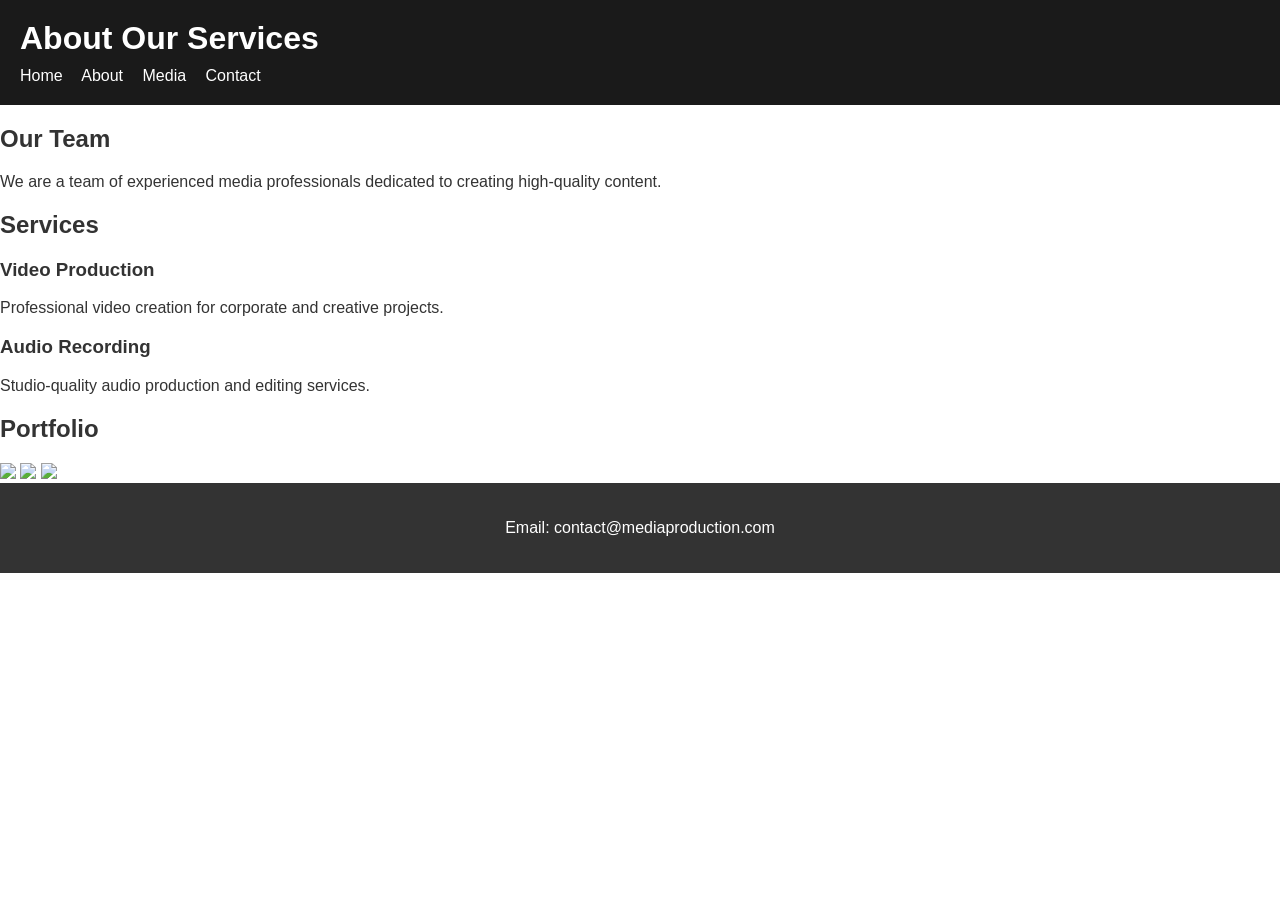
==== about.html @ 5f8de05b "added meta tags to index, media, contact, and about file" ====
<!DOCTYPE html>
<html>
<head>
    <meta name="description" content="">
    <meta name="viewport" content="width=device-width, initial-scale=1.0">
    <meta charset="UTF-8">
    <meta name="author" content="Phetso Donald">
    <meta http-equiv="X-UA-Compatible" content="IE=7">
    <meta http-equiv="X-UA-Compatible" content="ie=edge">
    <meta http-equiv="refresh" content="5">
    <title>About Us</title>
    <link rel="stylesheet" href="css/styles.css">
</head>
<body>
    <div class="top">
        <h1>About Our Services</h1>
        <div class="nav">
            <a href="index.html">Home</a>
            <a href="about.html">About</a>
            <a href="media.html">Media</a>
            <a href="contact.html">Contact</a>
        </div>
    </div>
    
    <div>
        <h2>Our Team</h2>
        <p>We are a team of experienced media professionals dedicated to creating high-quality content.</p>
    </div>
    
    <div>
        <h2>Services</h2>
        <!-- Flexbox layout should be here but using basic divs -->
        <div>
            <h3>Video Production</h3>
            <p>Professional video creation for corporate and creative projects.</p>
        </div>
        <div>
            <h3>Audio Recording</h3>
            <p>Studio-quality audio production and editing services.</p>
        </div>
        <!-- Missing third service -->
    </div>
    
    <div>
        <h2>Portfolio</h2>
        <!-- Grid gallery missing - just basic layout -->
        <img src="images/work1.jpg">
        <img src="images/work2.jpg">
        <img src="images/work3.jpg">
    </div>
    
    <div class="bottom">
        <p>Email: contact@mediaproduction.com</p>
    </div>
</body>
</html>
---- css/styles.css ----
/* Basic styles with multiple errors and missing features */

body {
    font-family: Arial;
    margin: 0;
    padding: 0;
    color: #333;
}

.top {
    background-color: #1a1a1a;
    color: white;
    padding: 20px;
}

.top h1 {
    margin: 0;
}

/* Navigation - not using flexbox, poor styling */
.nav {
    margin-top: 10px;
}

.nav a {
    color: white;
    margin-right: 15px;
    text-decoration: none;
}

/* Missing: pseudo-classes for hover effects */
/* Missing: combination selectors */
/* Missing: advanced selector types (attribute, child, etc) */

.hero {
    padding: 60px 20px;
    background-color: lightgray;
    /* Poor colour contrast */
    color: #ddd;
}

/* Missing: flexbox layouts (requirement: 2+ flexbox layouts) */
/* Missing: CSS Grid layout (requirement: 1+ grid layout) */

.content {
    padding: 40px 20px;
}

/* Missing: text effects (shadows, gradients) */
/* Missing: transforms */
/* Missing: transitions */
/* Missing: keyframe animations */

img {
    max-width: 100%;
}

/* Video and audio styling missing */

/* Form styling incomplete */
form input {
    display: block;
    margin: 10px 0;
    padding: 5px;
}

form button {
    padding: 10px 20px;
    background-color: blue;
    color: white;
    border: none;
}

.bottom {
    background-color: #333;
    color: white;
    padding: 20px;
    text-align: center;
}

/* Missing: responsive design with media queries */
/* Missing: advanced layout techniques */
/* Code quality issues: poor naming, no comments, inconsistent spacing */
/* Only using 3 selector types (element, class) - needs 5+ */
/* No pseudo-classes used - needs 5+ */
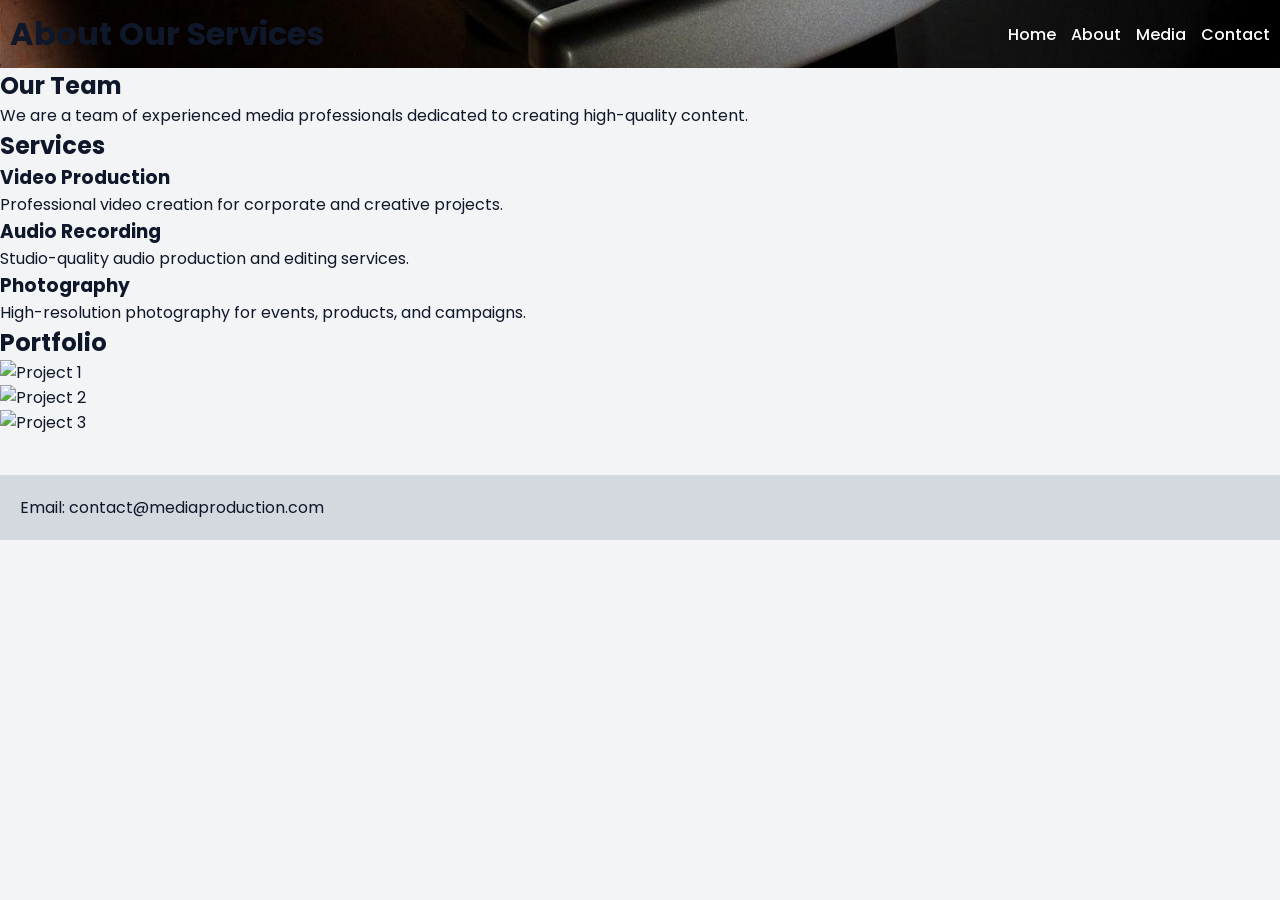
==== commit 89d87606: "added sematic tags to about.html file" ====
--- a/about.html
+++ b/about.html
@@ -5,52 +5,60 @@
     <meta name="viewport" content="width=device-width, initial-scale=1.0">
     <meta charset="UTF-8">
     <meta name="author" content="Phetso Donald">
-    <meta http-equiv="X-UA-Compatible" content="IE=7">
     <meta http-equiv="X-UA-Compatible" content="ie=edge">
-    <meta http-equiv="refresh" content="5">
     <title>About Us</title>
-    <link rel="stylesheet" href="css/styles.css">
+    <link rel="stylesheet" href="./css/styles.css">
 </head>
 <body>
-    <div class="top">
+    <header>
         <h1>About Our Services</h1>
-        <div class="nav">
-            <a href="index.html">Home</a>
-            <a href="about.html">About</a>
-            <a href="media.html">Media</a>
-            <a href="contact.html">Contact</a>
-        </div>
-    </div>
-    
-    <div>
+        <input type="checkbox" id="menu-toggle">
+        <label for="menu-toggle" class="menu-icon">☰</label>
+        <nav aria-label="Main Navigation">
+            <ul>
+                <li><a href="index.html">Home</a></li>
+                <li><a href="about.html">About</a></li>
+                <li><a href="media.html">Media</a></li>
+                <li><a href="contact.html">Contact</a></li>
+            </ul>
+        </nav>
+    </header>
+<main>
+    <section>
         <h2>Our Team</h2>
         <p>We are a team of experienced media professionals dedicated to creating high-quality content.</p>
-    </div>
-    
-    <div>
+    </section>
+
+    <section>
         <h2>Services</h2>
-        <!-- Flexbox layout should be here but using basic divs -->
-        <div>
-            <h3>Video Production</h3>
-            <p>Professional video creation for corporate and creative projects.</p>
+        <div class="services">
+            <div>
+                <h3>Video Production</h3>
+                <p>Professional video creation for corporate and creative projects.</p>
+            </div>
+            <div>
+                <h3>Audio Recording</h3>
+                <p>Studio-quality audio production and editing services.</p>
+            </div>
+            <div>
+                <h3>Photography</h3>
+                <p>High-resolution photography for events, products, and campaigns.</p>
+            </div>
         </div>
-        <div>
-            <h3>Audio Recording</h3>
-            <p>Studio-quality audio production and editing services.</p>
+    </section>
+
+    <section>
+        <h2>Portfolio</h2>
+        <div class="portfolio">
+            <img src="images/work1.jpg" alt="Project 1">
+            <img src="images/work2.jpg" alt="Project 2">
+            <img src="images/work3.jpg" alt="Project 3">
         </div>
-        <!-- Missing third service -->
-    </div>
-    
-    <div>
-        <h2>Portfolio</h2>
-        <!-- Grid gallery missing - just basic layout -->
-        <img src="images/work1.jpg">
-        <img src="images/work2.jpg">
-        <img src="images/work3.jpg">
-    </div>
-    
-    <div class="bottom">
-        <p>Email: contact@mediaproduction.com</p>
-    </div>
+    </section>
+</main>
+
+<footer>
+    <p>Email: contact@mediaproduction.com</p>
+</footer>
 </body>
 </html>
--- a/css/styles.css
+++ b/css/styles.css
@@ -1,85 +1,234 @@
-/* Basic styles with multiple errors and missing features */
-
-body {
-    font-family: Arial;
+@import url('https://fonts.googleapis.com/css2?family=Poppins:wght@300;400;600&display=swap');
+
+:root{
+    --primary: #f3f4f5;
+    --secondary: #d4d9df;
+    --accent: #1f9bb0;
+    --accent-hover: #0f7c8f;
+    --text: #0f172a;
+    --card: #ffffff;
+    --overlay: rgba(12,12,12,0.7);
+
+    --font-family: 'Poppins', sans-serif;
+    --padding: 10px;
+    --radius: 10px;
+    --gap: 15px;
+}
+
+*{
     margin: 0;
     padding: 0;
-    color: #333;
-}
-
-.top {
-    background-color: #1a1a1a;
-    color: white;
+    box-sizing: border-box;
+}
+
+html{
+    scroll-behavior: smooth;
+}
+
+body {
+    font-family: var(--font-family);
+    background-color: var(--primary);
+    color: var(--text);
+    min-height: 100vh;
+}
+
+/* ================= HEADER ================= */
+header {
+    display: flex;
+    justify-content: space-between;
+    align-items: center;
+    max-height: 10vh;
+    background: url('../images/header-bg.jpg') bottom/cover no-repeat;
+    padding: var(--padding);
+    position: sticky;
+    top: 0;
+    z-index: 1000;
+}
+
+/* ================= NAV ================= */
+nav ul {
+    display: flex;
+    gap: var(--gap);
+    list-style: none;
+}
+
+nav a {
+    text-decoration: none;
+    color: white;
+    font-weight: 500;
+    transition: 0.3s;
+}
+
+nav a:hover {
+    color: var(--accent);
+}
+
+/* ================= HERO ================= */
+.hero-section {
+    height: 60vh;
+    background: url("../images/hero-image.jpg") center/cover no-repeat;
+}
+
+.hero-section article {
+    height: 100%;
+    width: 100%;
+    background: var(--overlay);
+    display: flex;
+    flex-direction: column;
+    justify-content: center;
+    align-items: center;
+    color: white;
+    text-align: center;
     padding: 20px;
 }
 
-.top h1 {
-    margin: 0;
-}
-
-/* Navigation - not using flexbox, poor styling */
-.nav {
+.hero-section h2 {
+    font-size: 2.5rem;
+    animation: fadeInDown 1s ease;
+}
+
+.hero-section p {
     margin-top: 10px;
-}
-
-.nav a {
-    color: white;
-    margin-right: 15px;
+    opacity: 0.9;
+    animation: fadeInUp 1.2s ease;
+}
+
+/* ================= CTA ================= */
+.cta-btn {
+    margin-top: 15px;
+    padding: 10px 20px;
+    background-color: var(--accent);
+    color: white;
+    border-radius: var(--radius);
     text-decoration: none;
-}
-
-/* Missing: pseudo-classes for hover effects */
-/* Missing: combination selectors */
-/* Missing: advanced selector types (attribute, child, etc) */
-
-.hero {
-    padding: 60px 20px;
-    background-color: lightgray;
-    /* Poor colour contrast */
-    color: #ddd;
-}
-
-/* Missing: flexbox layouts (requirement: 2+ flexbox layouts) */
-/* Missing: CSS Grid layout (requirement: 1+ grid layout) */
-
-.content {
+    transition: 0.3s;
+    box-shadow: 0 4px 12px rgba(0,0,0,0.2);
+}
+
+.cta-btn:hover {
+    background-color: var(--accent-hover);
+    transform: translateY(-3px);
+    box-shadow: 0 6px 16px rgba(0,0,0,0.25);
+}
+
+/* ================= CONTENT ================= */
+.content-section {
     padding: 40px 20px;
 }
 
-/* Missing: text effects (shadows, gradients) */
-/* Missing: transforms */
-/* Missing: transitions */
-/* Missing: keyframe animations */
-
-img {
+.content-section h2 {
+    color: var(--accent);
+    margin-bottom: 20px;
+    text-shadow: 1px 1px 2px rgba(0,0,0,0.2);
+}
+
+/* ================= CARDS (GRID) ================= */
+.card-container {
+    display: grid;
+    grid-template-columns: repeat(auto-fit, minmax(250px, 1fr));
+    gap: var(--gap);
+}
+
+.card {
+    background-color: var(--card);
+    padding: 20px;
+    border-radius: var(--radius);
+    transition: 0.3s;
+}
+
+.card:hover {
+    transform: translateY(-5px) scale(1.03);
+    border: 1px solid var(--accent);
+    box-shadow: 0 6px 20px rgba(0,0,0,0.25);
+}
+
+/* ================= FOOTER ================= */
+footer {
+    display: flex;
+    flex-direction: column;
+    gap: 10px;
+    padding: 20px;
+    background-color: var(--secondary);
+    text-align: center;
+    margin-top: 40px;
+}
+
+@media(min-width:768px){
+    footer {
+        flex-direction: row;
+        justify-content: space-between;
+        text-align: left;
+    }
+}
+
+/* ================= HAMBURGER ================= */
+#menu-toggle {
+    display: none;
+}
+
+.menu-icon {
+    display: none;
+    font-size: 28px;
+    cursor: pointer;
+    color: white;
+}
+
+/* ================= ANIMATIONS ================= */
+@keyframes fadeInDown {
+    from { opacity: 0; transform: translateY(-30px); }
+    to { opacity: 1; transform: translateY(0); }
+}
+
+@keyframes fadeInUp {
+    from { opacity: 0; transform: translateY(30px); }
+    to { opacity: 1; transform: translateY(0); }
+}
+
+/* ================= MEDIA ================= */
+img, video {
     max-width: 100%;
-}
-
-/* Video and audio styling missing */
-
-/* Form styling incomplete */
-form input {
+    height: auto;
     display: block;
-    margin: 10px 0;
-    padding: 5px;
-}
-
-form button {
-    padding: 10px 20px;
-    background-color: blue;
-    color: white;
-    border: none;
-}
-
-.bottom {
-    background-color: #333;
-    color: white;
-    padding: 20px;
-    text-align: center;
-}
-
-/* Missing: responsive design with media queries */
-/* Missing: advanced layout techniques */
-/* Code quality issues: poor naming, no comments, inconsistent spacing */
-/* Only using 3 selector types (element, class) - needs 5+ */
-/* No pseudo-classes used - needs 5+ */
+}
+
+/* ================= RESPONSIVE ================= */
+@media (max-width: 768px) {
+
+    .menu-icon {
+        display: block;
+    }
+
+    nav {
+        position: absolute;
+        top: 60px;
+        right: 0;
+        width: 100%;
+        backdrop-filter: blur(30px);
+        transform: translateY(-1000%);
+        transition: transform 0.3s ease;
+    }
+
+    nav ul {
+        flex-direction: column;
+        padding: 10px;
+    }
+
+    nav ul li {
+        margin: 10px 0;
+    }
+
+    #menu-toggle:checked ~ nav {
+        transform: translateY(0);
+    }
+
+    .hero-section {
+        height: 50vh;
+    }
+}
+
+
+@media (max-width: 430px) {
+    .hero-section{
+        height: 70vh;
+    }
+}
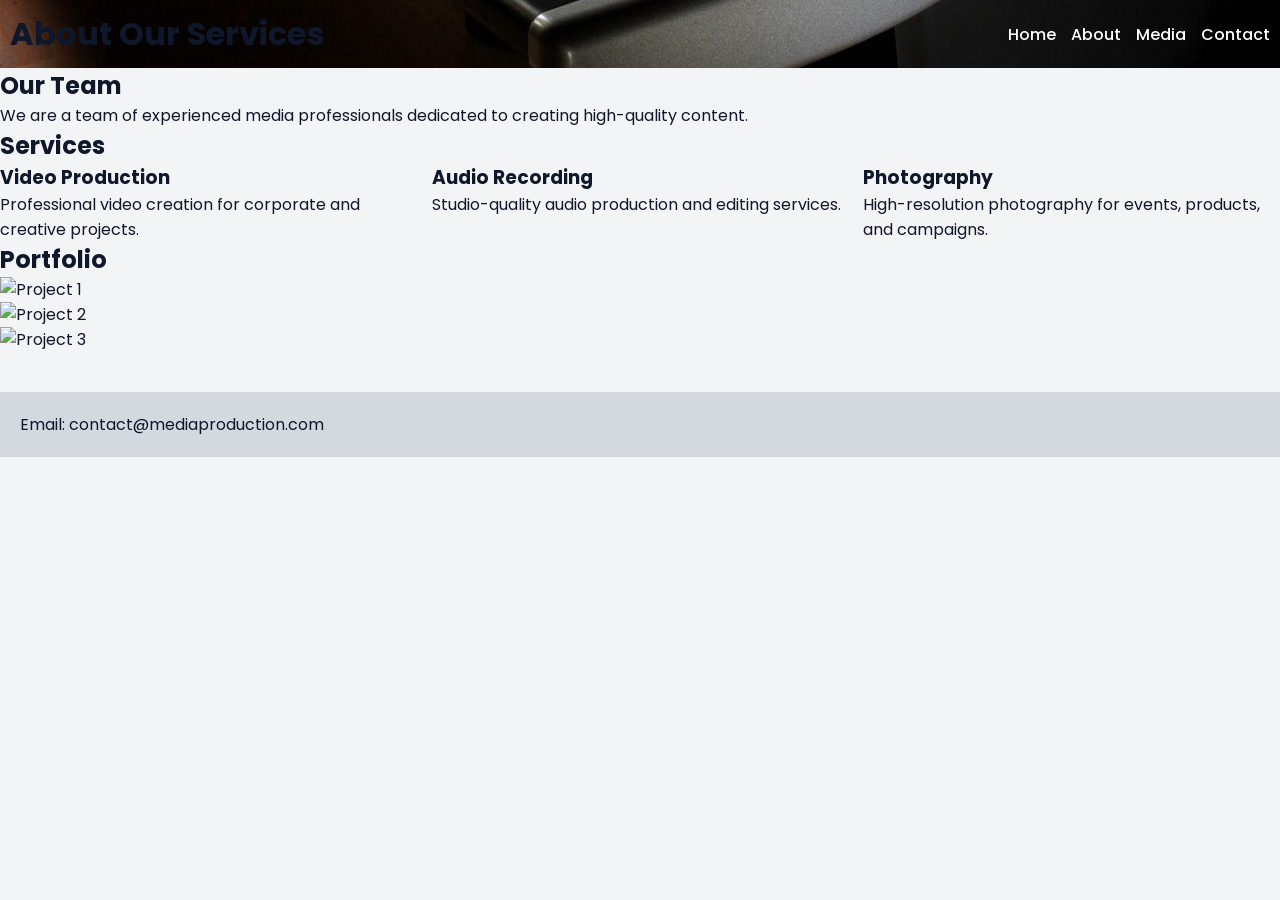
==== commit 4c02a687: "added a team image" ====
--- a/about.html
+++ b/about.html
@@ -31,7 +31,7 @@
 
     <section>
         <h2>Services</h2>
-        <div class="services">
+        <div class="card-container">
             <div>
                 <h3>Video Production</h3>
                 <p>Professional video creation for corporate and creative projects.</p>
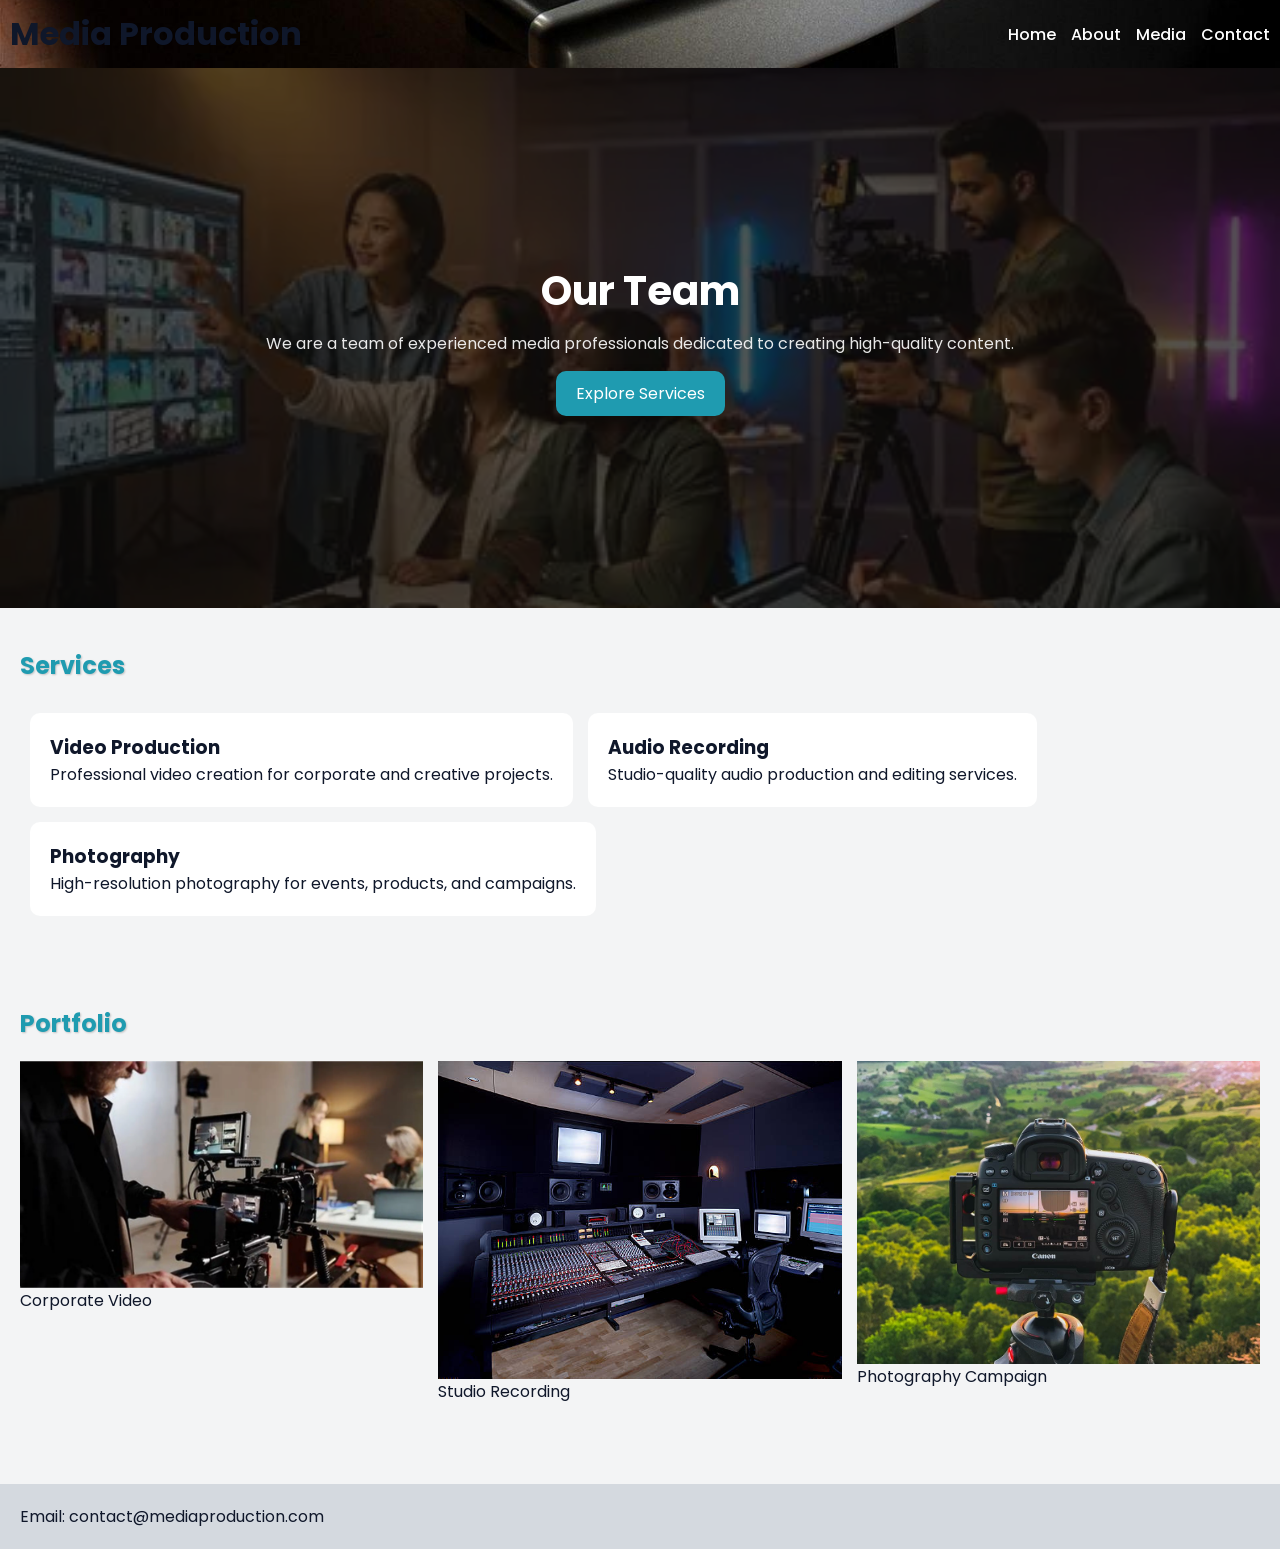
==== commit 507456ab: "added portfolio images" ====
--- a/about.html
+++ b/about.html
@@ -1,7 +1,7 @@
 <!DOCTYPE html>
-<html>
+<html lang="en">
 <head>
-    <meta name="description" content="">
+    <meta name="description" content="Professional media production services including video, audio, and multimedia solutions.">
     <meta name="viewport" content="width=device-width, initial-scale=1.0">
     <meta charset="UTF-8">
     <meta name="author" content="Phetso Donald">
@@ -11,7 +11,7 @@
 </head>
 <body>
     <header>
-        <h1>About Our Services</h1>
+        <h1>Media Production</h1>
         <input type="checkbox" id="menu-toggle">
         <label for="menu-toggle" class="menu-icon">☰</label>
         <nav aria-label="Main Navigation">
@@ -24,35 +24,49 @@
         </nav>
     </header>
 <main>
-    <section>
-        <h2>Our Team</h2>
-        <p>We are a team of experienced media professionals dedicated to creating high-quality content.</p>
-    </section>
+    <div class="about-team-section">
+        <article>
+            <h2>Our Team</h2>
+            <p>We are a team of experienced media professionals dedicated to creating high-quality content.</p>
+            <a href="#services" class="cta-btn">Explore Services</a>
+        </article>
+    </div>
 
-    <section>
+    <section class="services-section" >
         <h2>Services</h2>
-        <div class="card-container">
-            <div>
+        <div class="services-container" id="services">
+            <div class="card">
                 <h3>Video Production</h3>
                 <p>Professional video creation for corporate and creative projects.</p>
             </div>
-            <div>
+            <div class="card">
                 <h3>Audio Recording</h3>
                 <p>Studio-quality audio production and editing services.</p>
             </div>
-            <div>
+            <div class="card">
                 <h3>Photography</h3>
                 <p>High-resolution photography for events, products, and campaigns.</p>
             </div>
         </div>
     </section>
 
-    <section>
+    <section class="portfolio-section">
         <h2>Portfolio</h2>
         <div class="portfolio">
-            <img src="images/work1.jpg" alt="Project 1">
-            <img src="images/work2.jpg" alt="Project 2">
-            <img src="images/work3.jpg" alt="Project 3">
+            <figure>
+                <img src="./images/corparate-video-image.webp" alt="Corporate video shoot project">
+                <figcaption>Corporate Video</figcaption>
+            </figure>
+
+            <figure>
+                <img src="./images/studio-recording-image.jpg" alt="Audio recording session">
+                <figcaption>Studio Recording</figcaption>
+            </figure>
+
+            <figure>
+                <img src="./images/photography-campaign-image.jpg" alt="Photography campaign shoot">
+                <figcaption>Photography Campaign</figcaption>
+            </figure>
         </div>
     </section>
 </main>
--- a/css/styles.css
+++ b/css/styles.css
@@ -69,7 +69,7 @@
     background: url("../images/hero-image.jpg") center/cover no-repeat;
 }
 
-.hero-section article {
+.hero-section article, .about-team-section > article {
     height: 100%;
     width: 100%;
     background: var(--overlay);
@@ -82,12 +82,12 @@
     padding: 20px;
 }
 
-.hero-section h2 {
+.hero-section h2, .about-team-section h2 {
     font-size: 2.5rem;
     animation: fadeInDown 1s ease;
 }
 
-.hero-section p {
+.hero-section p, .about-team-section p {
     margin-top: 10px;
     opacity: 0.9;
     animation: fadeInUp 1.2s ease;
@@ -112,18 +112,18 @@
 }
 
 /* ================= CONTENT ================= */
-.content-section {
+.content-section, .services-section, .portfolio-section {
     padding: 40px 20px;
 }
 
-.content-section h2 {
+.content-section h2, .services-section > h2, .portfolio-section > h2 {
     color: var(--accent);
     margin-bottom: 20px;
     text-shadow: 1px 1px 2px rgba(0,0,0,0.2);
 }
 
 /* ================= CARDS (GRID) ================= */
-.card-container {
+.card-container, .portfolio {
     display: grid;
     grid-template-columns: repeat(auto-fit, minmax(250px, 1fr));
     gap: var(--gap);
@@ -133,13 +133,29 @@
     background-color: var(--card);
     padding: 20px;
     border-radius: var(--radius);
-    transition: 0.3s;
+    transition: all 0.3s;
 }
 
 .card:hover {
     transform: translateY(-5px) scale(1.03);
     border: 1px solid var(--accent);
     box-shadow: 0 6px 20px rgba(0,0,0,0.25);
+}
+
+/* ================= CARDS (flex) ================= */
+.services-container{
+    display: flex;
+    align-items: center;
+    justify-content: stretch;
+    flex-wrap: wrap;
+    padding: var(--padding);
+    gap: var(--gap);
+}
+
+/* ================= ABOUT TEAM SECTION ================= */
+.about-team-section {
+    height: 60vh;
+    background: url("../images/team-image.webp") center/cover no-repeat;
 }
 
 /* ================= FOOTER ================= */
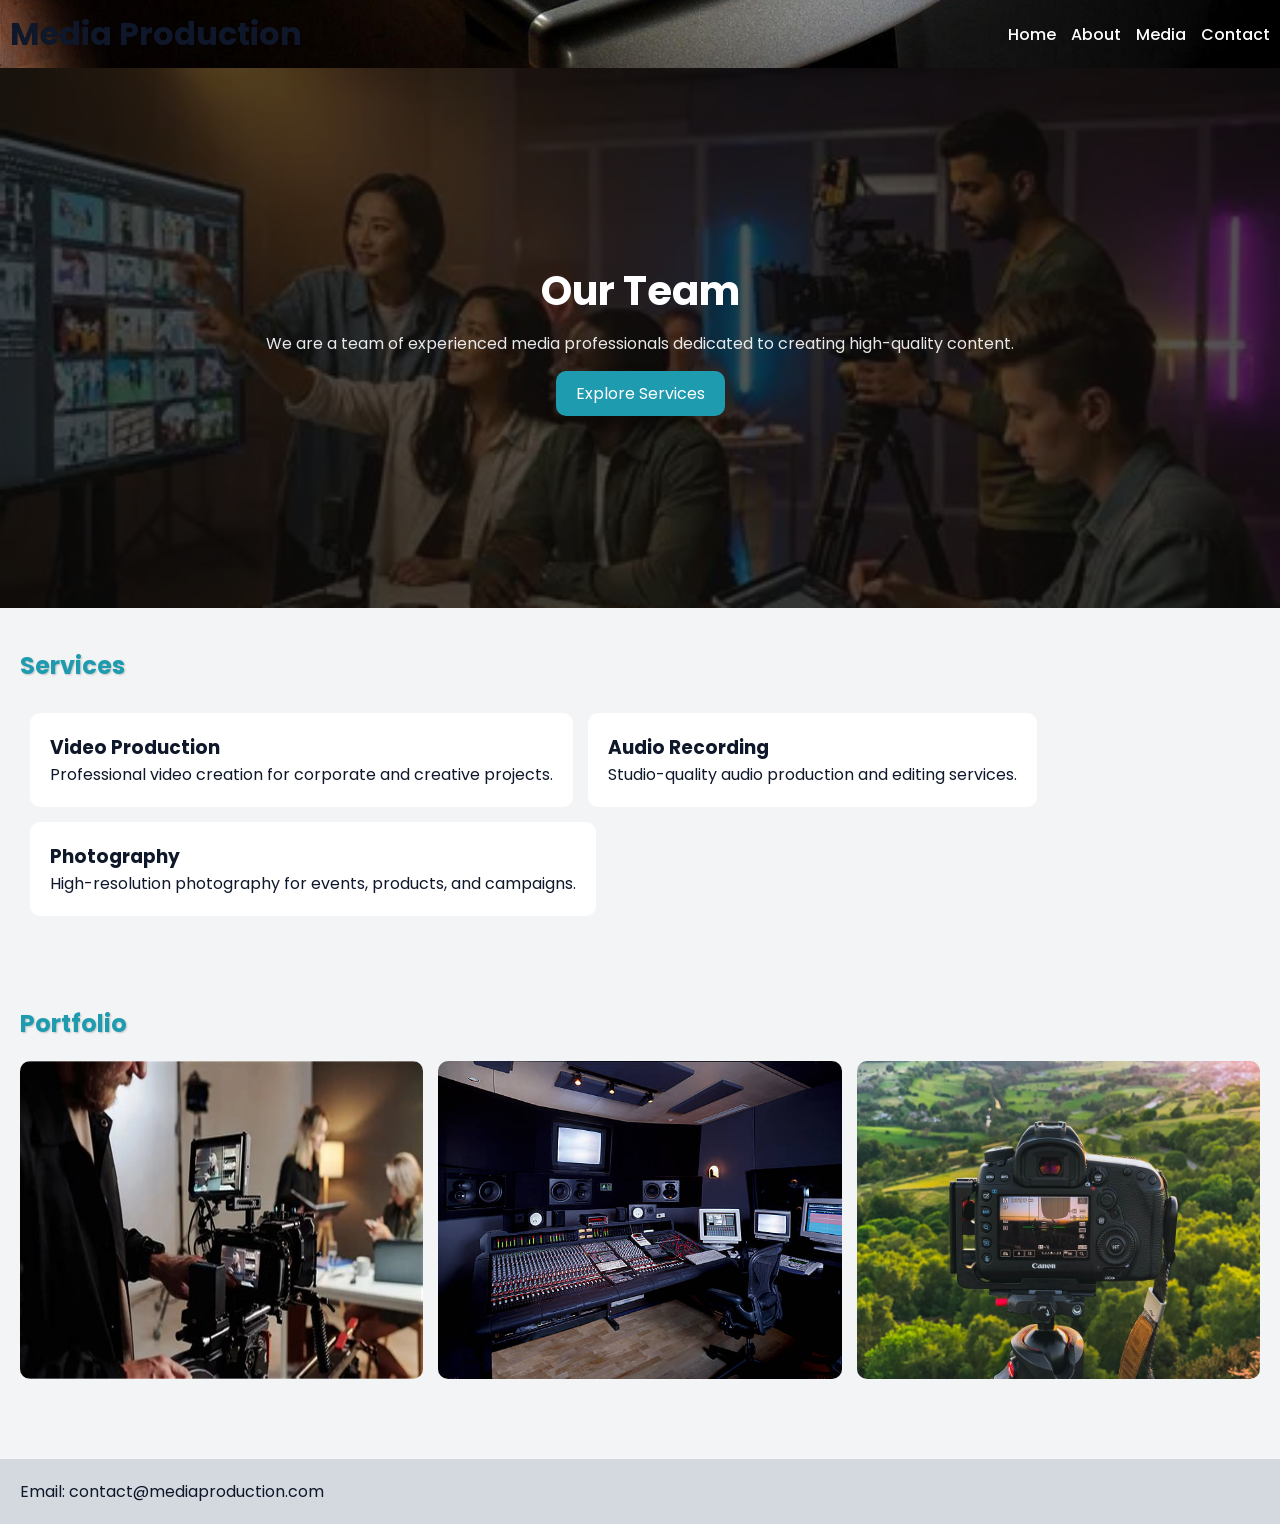
==== commit 0b27799b: "styled the about.html file" ====
--- a/about.html
+++ b/about.html
@@ -32,9 +32,9 @@
         </article>
     </div>
 
-    <section class="services-section" >
+    <section class="services-section" id="services">
         <h2>Services</h2>
-        <div class="services-container" id="services">
+        <div class="services-container">
             <div class="card">
                 <h3>Video Production</h3>
                 <p>Professional video creation for corporate and creative projects.</p>
--- a/css/styles.css
+++ b/css/styles.css
@@ -125,7 +125,7 @@
 /* ================= CARDS (GRID) ================= */
 .card-container, .portfolio {
     display: grid;
-    grid-template-columns: repeat(auto-fit, minmax(250px, 1fr));
+    grid-template-columns: repeat(auto-fit, minmax(200px, 1fr));
     gap: var(--gap);
 }
 
@@ -156,6 +156,39 @@
 .about-team-section {
     height: 60vh;
     background: url("../images/team-image.webp") center/cover no-repeat;
+}
+
+/* ================= PORTFOLIO SECTION ================= */
+.portfolio figure {
+    position: relative;
+    overflow: hidden;
+    border-radius: var(--radius);
+}
+
+.portfolio img {
+    width: 100%;
+    height: 100%;
+    transition: transform 0.4s ease;
+}
+
+.portfolio figure:hover img {
+    transform: scale(1.1);
+}
+
+.portfolio figcaption {
+    position: absolute;
+    bottom: 0;
+    width: 100%;
+    background: var(--overlay);
+    color: white;
+    text-align: center;
+    padding: 10px;
+    opacity: 0;
+    transition: 0.3s;
+}
+
+.portfolio figure:hover figcaption {
+    opacity: 1;
 }
 
 /* ================= FOOTER ================= */
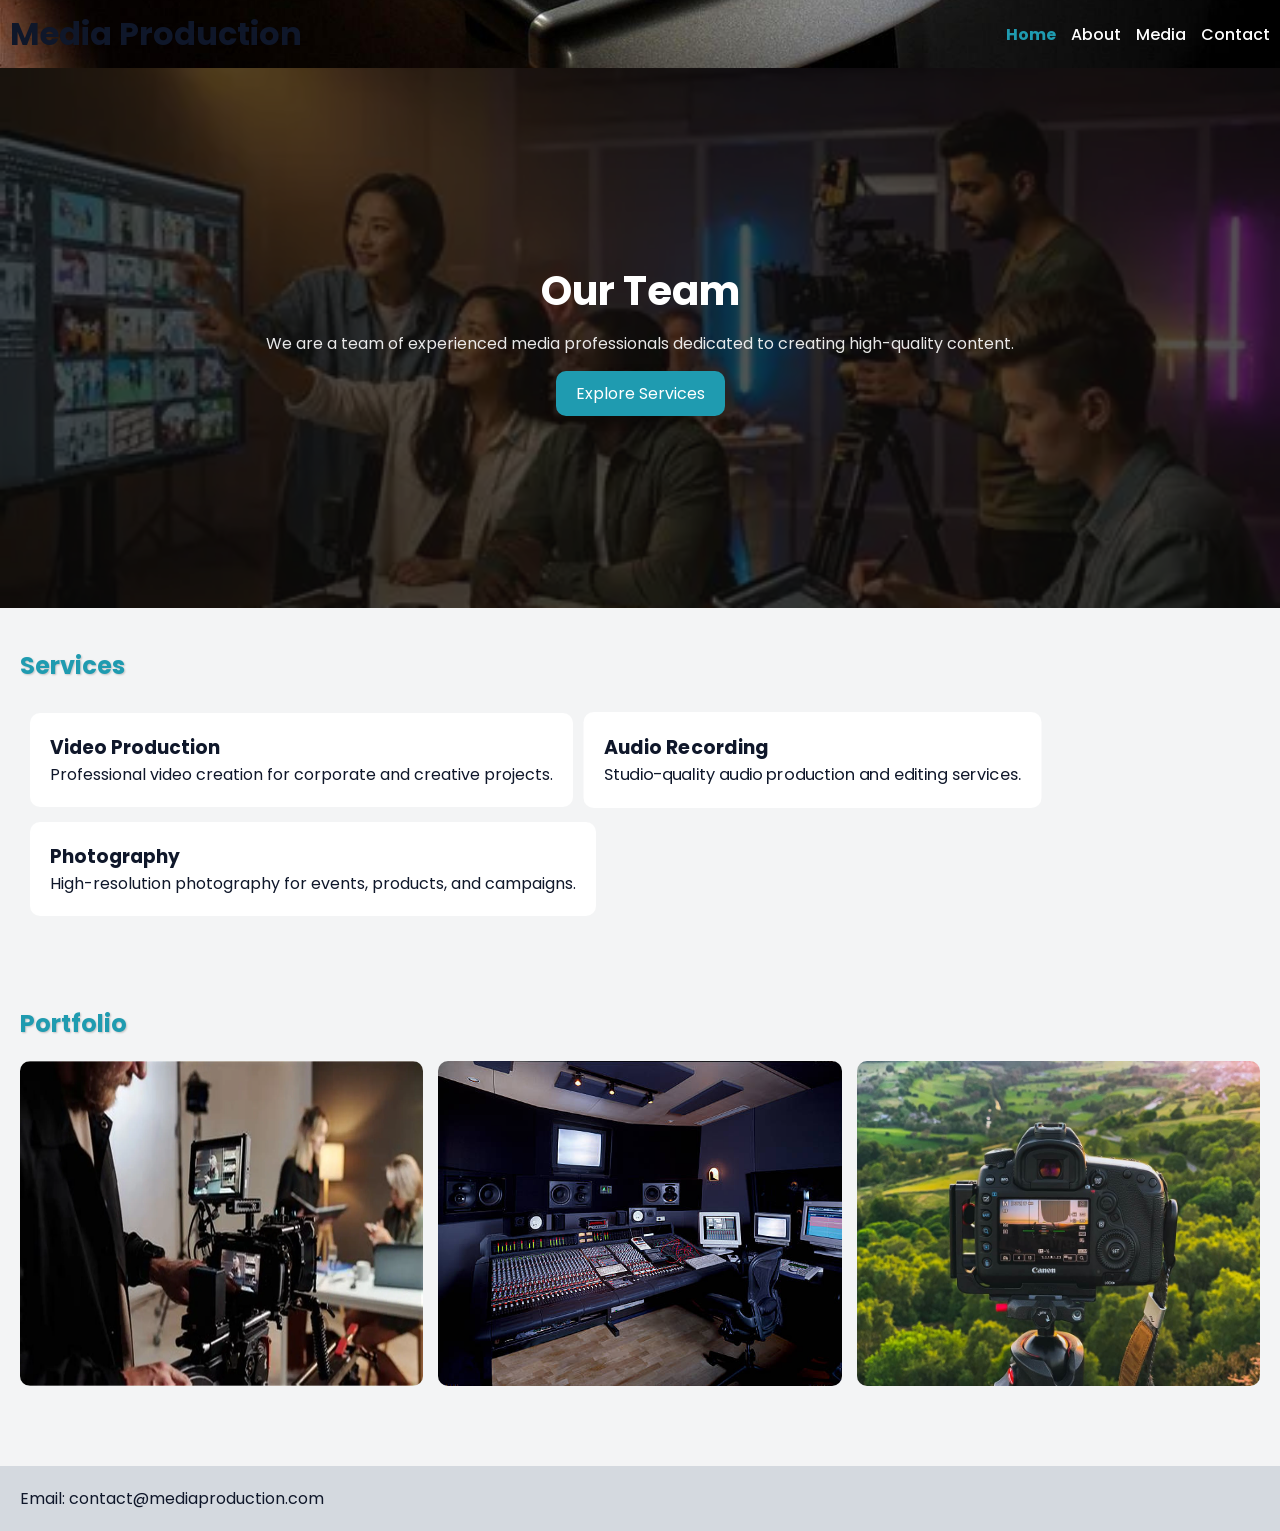
==== commit 648fbcd1: "added a third testimony" ====
--- a/about.html
+++ b/about.html
@@ -23,56 +23,56 @@
             </ul>
         </nav>
     </header>
-<main>
-    <div class="about-team-section">
-        <article>
-            <h2>Our Team</h2>
-            <p>We are a team of experienced media professionals dedicated to creating high-quality content.</p>
-            <a href="#services" class="cta-btn">Explore Services</a>
-        </article>
-    </div>
+    <main>
+        <div class="about-team-section">
+            <article>
+                <h2>Our Team</h2>
+                <p>We are a team of experienced media professionals dedicated to creating high-quality content.</p>
+                <a href="#services" class="cta-btn">Explore Services</a>
+            </article>
+        </div>
 
-    <section class="services-section" id="services">
-        <h2>Services</h2>
-        <div class="services-container">
-            <div class="card">
-                <h3>Video Production</h3>
-                <p>Professional video creation for corporate and creative projects.</p>
+        <section class="services-section" id="services">
+            <h2>Services</h2>
+            <div class="services-container">
+                <div class="card">
+                    <h3>Video Production</h3>
+                    <p>Professional video creation for corporate and creative projects.</p>
+                </div>
+                <div class="card">
+                    <h3>Audio Recording</h3>
+                    <p>Studio-quality audio production and editing services.</p>
+                </div>
+                <div class="card">
+                    <h3>Photography</h3>
+                    <p>High-resolution photography for events, products, and campaigns.</p>
+                </div>
             </div>
-            <div class="card">
-                <h3>Audio Recording</h3>
-                <p>Studio-quality audio production and editing services.</p>
+        </section>
+
+        <section class="portfolio-section">
+            <h2>Portfolio</h2>
+            <div class="portfolio">
+                <figure>
+                    <img src="./images/corparate-video-image.webp" alt="Corporate video shoot project">
+                    <figcaption>Corporate Video</figcaption>
+                </figure>
+
+                <figure>
+                    <img src="./images/studio-recording-image.jpg" alt="Audio recording session">
+                    <figcaption>Studio Recording</figcaption>
+                </figure>
+
+                <figure>
+                    <img src="./images/photography-campaign-image.jpg" alt="Photography campaign shoot">
+                    <figcaption>Photography Campaign</figcaption>
+                </figure>
             </div>
-            <div class="card">
-                <h3>Photography</h3>
-                <p>High-resolution photography for events, products, and campaigns.</p>
-            </div>
-        </div>
-    </section>
+        </section>
+    </main>
 
-    <section class="portfolio-section">
-        <h2>Portfolio</h2>
-        <div class="portfolio">
-            <figure>
-                <img src="./images/corparate-video-image.webp" alt="Corporate video shoot project">
-                <figcaption>Corporate Video</figcaption>
-            </figure>
-
-            <figure>
-                <img src="./images/studio-recording-image.jpg" alt="Audio recording session">
-                <figcaption>Studio Recording</figcaption>
-            </figure>
-
-            <figure>
-                <img src="./images/photography-campaign-image.jpg" alt="Photography campaign shoot">
-                <figcaption>Photography Campaign</figcaption>
-            </figure>
-        </div>
-    </section>
-</main>
-
-<footer>
-    <p>Email: contact@mediaproduction.com</p>
-</footer>
+    <footer>
+        <p>Email: contact@mediaproduction.com</p>
+    </footer>
 </body>
 </html>
--- a/css/styles.css
+++ b/css/styles.css
@@ -63,13 +63,39 @@
     color: var(--accent);
 }
 
+nav ul li:first-child > a {
+    font-weight: bold;
+    color: var(--accent);
+}
+
+nav ul li:last-child {
+    border-bottom: none;
+}
+
+.card:nth-child(2) {
+    transform: scale(1.02);
+}
+
+.card:hover {
+    transform: translateY(-5px) scale(1.03) rotate(1deg);
+}
+
+input:not([type="radio"]) {
+    background: #fafafa;
+}
+
+a:active {
+    opacity: 0.7;
+}
+
 /* ================= HERO ================= */
 .hero-section {
     height: 60vh;
     background: url("../images/hero-image.jpg") center/cover no-repeat;
 }
 
-.hero-section article, .about-team-section > article {
+.hero-section article,
+.about-team-section > article {
     height: 100%;
     width: 100%;
     background: var(--overlay);
@@ -82,12 +108,14 @@
     padding: 20px;
 }
 
-.hero-section h2, .about-team-section h2 {
+.hero-section h2,
+.about-team-section h2 {
     font-size: 2.5rem;
     animation: fadeInDown 1s ease;
 }
 
-.hero-section p, .about-team-section p {
+.hero-section p,
+.about-team-section p {
     margin-top: 10px;
     opacity: 0.9;
     animation: fadeInUp 1.2s ease;
@@ -112,18 +140,31 @@
 }
 
 /* ================= CONTENT ================= */
-.content-section, .services-section, .portfolio-section {
+.content-section,
+ .services-section,
+ .portfolio-section,
+ .video-showcase-section,
+ .audio-section,
+ .location-section,
+ .testimonial-section {
     padding: 40px 20px;
 }
 
-.content-section h2, .services-section > h2, .portfolio-section > h2 {
+.content-section h2,
+.services-section > h2,
+.portfolio-section > h2,
+.video-showcase-section h2,
+.audio-section > h2,
+.location-section > h2,
+.testimonial-section h2  {
     color: var(--accent);
     margin-bottom: 20px;
     text-shadow: 1px 1px 2px rgba(0,0,0,0.2);
 }
 
 /* ================= CARDS (GRID) ================= */
-.card-container, .portfolio {
+.card-container,
+.portfolio {
     display: grid;
     grid-template-columns: repeat(auto-fit, minmax(200px, 1fr));
     gap: var(--gap);
@@ -191,6 +232,137 @@
     opacity: 1;
 }
 
+/* ================= SHOWCASE SECTION ================= */
+.video-container {
+    display: grid;
+    grid-template-columns: repeat(auto-fit, minmax(300px, 1fr));
+    gap: var(--gap);
+}
+
+.video-container video {
+    width: 100%;
+    height: 100%;
+    border-radius: var(--radius);
+    box-shadow: 0 6px 20px rgba(0,0,0,0.2);
+    transition: 0.3s;
+}
+
+.video-container video:hover {
+    transform: scale(1.03);
+}
+
+audio {
+    width: 100%;
+    margin-top: 15px;
+    border-radius: var(--radius);
+}
+
+.map-container {
+    margin-top: 20px;
+    border-radius: var(--radius);
+    overflow: hidden;
+    box-shadow: 0 6px 20px rgba(0,0,0,0.2);
+}
+
+.map-container iframe {
+    width: 100%;
+    height: 400px;
+    border: none;
+}
+
+.testimonials {
+    display: grid;
+    grid-template-columns: repeat(auto-fit, minmax(220px, 1fr));
+    gap: var(--gap);
+}
+
+.testimonials figure {
+    background: var(--card);
+    padding: 15px;
+    border-radius: var(--radius);
+    text-align: center;
+    transition: 0.3s;
+
+    height: 280px; 
+    display: flex;
+    flex-direction: column;
+    justify-content: space-between;
+}
+
+.testimonials figure:hover {
+    transform: translateY(-5px);
+    box-shadow: 0 6px 20px rgba(0,0,0,0.2);
+}
+
+.testimonials img {
+    width: 100%;
+    height: 160px; 
+    object-fit: cover;
+    border-radius: var(--radius);
+}
+
+.testimonials figcaption {
+    margin-top: 10px;
+    font-size: 0.9rem;
+    opacity: 0.8;
+}
+
+/* ================= CONTACT FORM ================= */
+.contact-form {
+    max-width: 600px;
+    margin: 0 auto;
+    background: var(--card);
+    padding: 25px;
+    border-radius: var(--radius);
+    box-shadow: 0 8px 25px rgba(0,0,0,0.1);
+}
+
+.contact-form fieldset {
+    border: none;
+    margin-bottom: 20px;
+    padding: 0;
+}
+
+.contact-form legend {
+    font-size: 1.1rem;
+    margin-bottom: 10px;
+    color: var(--accent);
+    font-weight: 600;
+}
+
+.contact-form label {
+    display: block;
+    margin-top: 12px;
+    font-size: 0.9rem;
+}
+
+.contact-form input,
+.contact-form textarea,
+.contact-form select {
+    width: 100%;
+    padding: 10px;
+    margin-top: 6px;
+    border-radius: var(--radius);
+    border: 1px solid #ccc;
+    font-family: var(--font-family);
+    font-size: 0.9rem;
+    transition: 0.2s ease;
+}
+
+.contact-form input:focus,
+.contact-form textarea:focus,
+.contact-form select:focus {
+    border-color: var(--accent);
+    box-shadow: 0 0 0 2px #1f9bb033;
+    outline: none;
+}
+
+.contact-form input[type="radio"],
+.contact-form input[type="checkbox"] {
+    width: auto;
+    margin-right: 8px;
+}
+
 /* ================= FOOTER ================= */
 footer {
     display: flex;
@@ -231,13 +403,6 @@
 @keyframes fadeInUp {
     from { opacity: 0; transform: translateY(30px); }
     to { opacity: 1; transform: translateY(0); }
-}
-
-/* ================= MEDIA ================= */
-img, video {
-    max-width: 100%;
-    height: auto;
-    display: block;
 }
 
 /* ================= RESPONSIVE ================= */
